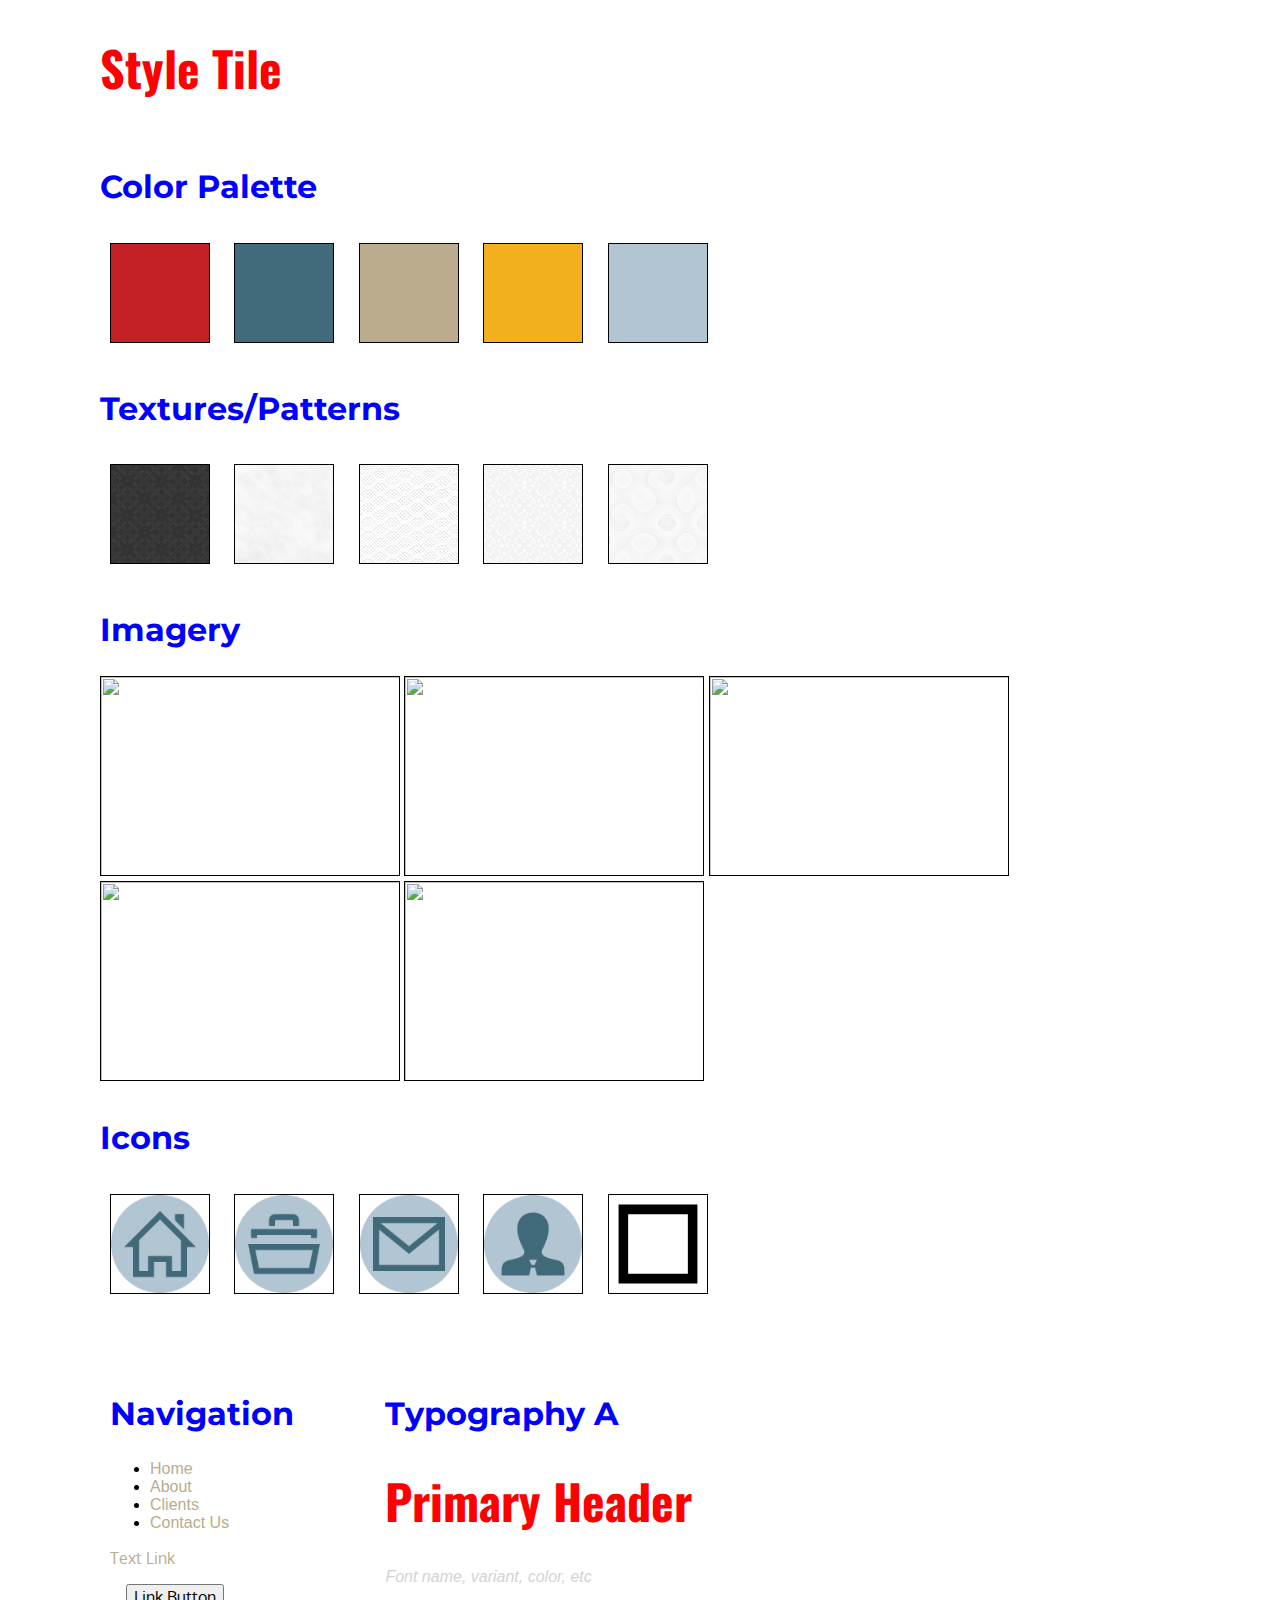
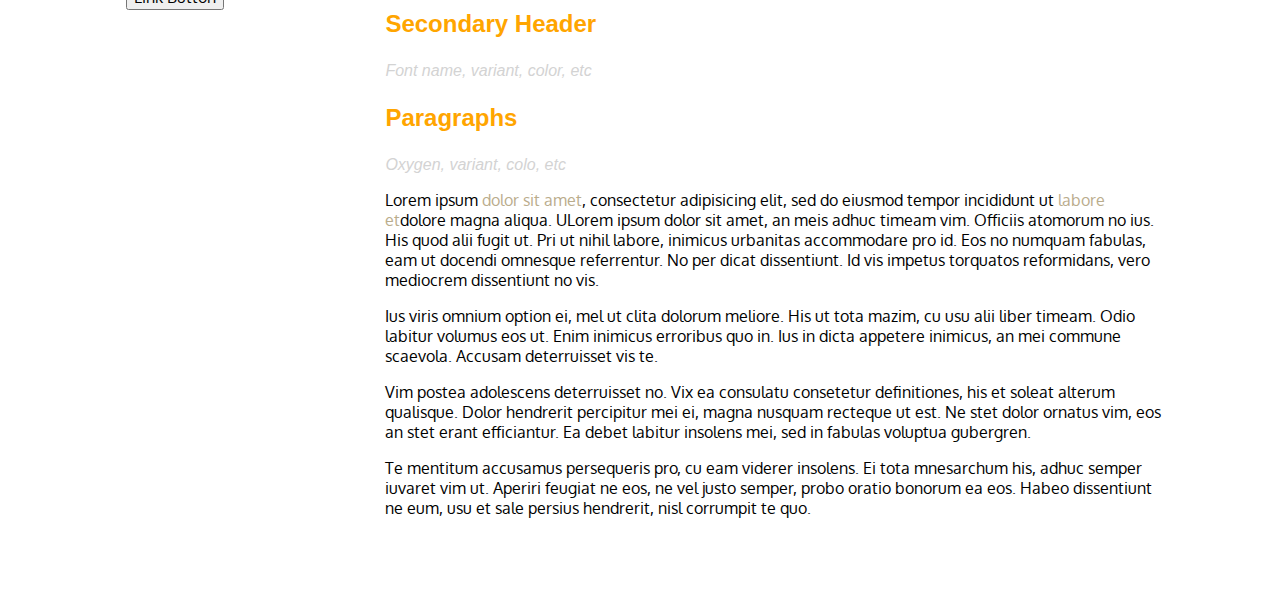
==== Style-Tile/index.html @ dc71d923 "Yeah!!! Style Tile goodness!" ====
<!doctype html>
<html lang="en">
<head>
  <meta charset="UTF-8" />
  <title>Style Tile</title>

 <link href='https://fonts.googleapis.com/css?family=Henny+Penny' rel='stylesheet' type='text/css'>    	
			
  <link rel="stylesheet" href="css/normalize.css">
  <link rel="stylesheet" href="css/grid.css">	
  <link rel="stylesheet" href="css/tile-template.css"> 	
  
  				
  <link rel="stylesheet" href="css/styles.css">	

  <link href="https://fonts.googleapis.com/css?family=Montserrat|Oswald|Oxygen" rel="stylesheet">
  
	
</head>
<body>
	

<!-- Project Info -->
	<section class="grid-container">
		<h1>Style Tile</h1>
	</section>

<!-- 
	Color Palette 
	* Add more colors to palette using: 
-->
	<section class="grid-container">
		<h2>Color Palette</h2>
		<div class="color-1"></div>
		<div class="color-2"></div>
		<div class="color-3"></div>
		<div class="color-4"></div>
		<div class="color-5"></div>		
	</section>

<!-- 
	Textues & Patterns 
	* Add more textures or patterns
-->
	<section class="grid-container">
		<h2>Textures/Patterns</h2>
		<div class="pattern-1"></div>
		<div class="pattern-2"></div>
		<div class="pattern-3"></div>
		<div class="pattern-4"></div>
		<div class="pattern-5"></div>
	</section>

<!-- 
	Imagery
-->
	<section class="grid-container">
		<h2>Imagery</h2>
		<div class="imagery-1">
			<img src="http://placehold.it/300x200">
		</div>
		<div class="imagery-2">
			<img src="http://placehold.it/300x200">
		</div>
		<div class="imagery-3">
			<img src="http://placehold.it/300x200">
		</div>
		<div class="imagery-4">
			<img src="http://placehold.it/300x200">
		</div>
		<div class="imagery-5">
			<img src="http://placehold.it/300x200">
		</div>
	</section>

<!-- 
	Icons
-->
	<section class="grid-container">
		<h2>Icons</h2>
		<div class="icon-1">
			<img src="img/icon1.png">
		</div>
		<div class="icon-2">
			<img src="img/icon2.png">
		</div>
		<div class="icon-3">
			<img src="img/icon3.png">
		</div>
		<div class="icon-4">
			<img src="img/icon4.png">
		</div>
		<div class="icon-5">
			<img src="img/icon-sample.svg">
		</div>
	</section>	

<!-- Navigation -->
<section class="grid-container">
	
<!-- Primary Navigation -->	
	<section class="grid-3">
		<h2>Navigation</h2>
		<nav role='navigation'>
		  <ul>
		    <li><a href="#">Home</a></li>
		    <li><a href="#">About</a></li>
		    <li><a href="#">Clients</a></li>
		    <li><a href="#">Contact Us</a></li>
		  </ul>
		</nav>
		
		<p><a href="#">Text Link</a></p>
		<p><button>Link Button</button></p>

	</section>
		
	<!--  Typography Option 1 -->
	<section class="grid-9">				

		<h2>Typography A</h2>

		<h1>Primary Header</h1>
		<p1>Font name, variant, color, etc</p1>
		
		<h3>Secondary Header</h3>
		<p1>Font name, variant, color, etc</p1>
		
		<h3>Paragraphs</h3>
		<p1>Oxygen, variant, colo, etc</p1>
			
		<p>Lorem ipsum <a href="#">dolor sit amet</a>, consectetur adipisicing elit, sed do eiusmod
		tempor incididunt ut <a href="#">labore et</a>dolore magna aliqua. ULorem ipsum dolor sit amet, an meis adhuc timeam vim. Officiis atomorum no ius. His quod alii fugit ut. Pri ut nihil labore, inimicus urbanitas accommodare pro id. Eos no numquam fabulas, eam ut docendi omnesque referrentur. No per dicat dissentiunt. Id vis impetus torquatos reformidans, vero mediocrem dissentiunt no vis.
			
		<p>Ius viris omnium option ei, mel ut clita dolorum meliore. His ut tota mazim, cu usu alii liber timeam. Odio labitur volumus eos ut. Enim inimicus erroribus quo in. Ius in dicta appetere inimicus, an mei commune scaevola. Accusam deterruisset vis te.</p>

		<p>Vim postea adolescens deterruisset no. Vix ea consulatu consetetur definitiones, his et soleat alterum qualisque. Dolor hendrerit percipitur mei ei, magna nusquam recteque ut est. Ne stet dolor ornatus vim, eos an stet erant efficiantur. Ea debet labitur insolens mei, sed in fabulas voluptua gubergren.</p>

		<p>Te mentitum accusamus persequeris pro, cu eam viderer insolens. Ei tota mnesarchum his, adhuc semper iuvaret vim ut. Aperiri feugiat ne eos, ne vel justo semper, probo oratio bonorum ea eos. Habeo dissentiunt ne eum, usu et sale persius hendrerit, nisl corrumpit te quo.
		</p>
	</section>



</section>

	
  
</body>
</html>
---- Style-Tile/css/grid.css ----
/* Global
================================ */

* {
	-webkit-box-sizing: border-box;
	-moz-box-sizing: border-box;
	box-sizing: border-box;
}


.grid-container {
	padding-left: 10px;
	padding-right: 10px;
	margin-left: auto;
	margin-right: auto;
}
img {
	width: 100%;
}

/* Media Queries
================================ */

@media (min-width: 1px) and (max-width: 767px)  {
	.grid-container > [class^="grid-"] {
		padding-top: 5px;
		padding-bottom: 5px;
	}
	.hide-mobile {
		display: none;
	}
}

@media (min-width: 768px) {

	/* Columns
	================================ */

	.grid-container > [class^="grid-"] {
		float: left;
		min-height: 1px;
		padding-left: 10px;
		padding-right: 10px;
		margin-left: 2%;
	}
	.grid-container > [class^="grid-"]:first-child {
		margin-left: 0;
	}
	.grid-container > [class^="grid-"]:last-child {
		float: right;
	}

	/* Columns are 65px wide, with 20px gutters
	=========================================== */

	.grid-1 {
		width: 6.5%;
	}
	.grid-2 {
		width: 15%;
	}
	.grid-3 {
		width: 23.5%;
	}
	.grid-4 {
		width: 32%;
	}
	.grid-5 {
		width: 40.5%;
	}
	.grid-6 {
		width: 49%;
	}
	.grid-7 {
		width: 57.5%;
	}
	.grid-8 {
		width: 66%;
	}
	.grid-9 {
		width: 74.5%;
	}
	.grid-10 {
		width: 83%;
	}
	.grid-11 {
		width: 91.5%;
	}
	.grid-12 {
		width: 100%;
	}

	/* Clearfix
	================================ */

	.grid-container:after,
	.group:after {
	  content: " ";
	  display: table;
	  clear: both;
	}
}
@media (min-width: 1200px) {
	.grid-container {
		max-width: 1100px;
	}
}
---- Style-Tile/css/tile-template.css ----
/* Boxes */
.color-1,
.color-2,
.color-3,
.color-4,
.color-5,
.pattern-1,
.pattern-2,
.pattern-3,
.pattern-4,
.pattern-5,
.icon-1,
.icon-2,
.icon-3,
.icon-4,
.icon-5 {
	border: 1px solid #000;
	display: inline-block;
	margin: 10px;
	height: 100px;
	width: 100px;
}

.imagery-1 img,
.imagery-2 img,
.imagery-3 img,
.imagery-4 img,
.imagery-5 img {
	border: 1px solid #000;
	height: 200px;
	width: 300px;
}

.imagery-1, 
.imagery-2, 
.imagery-3, 
.imagery-4, 
.imagery-5 {
	display: inline-block;
} 

section	{
	margin: 2em 0;
	position: relative;
}

.label {
	background: rgba(131,131,131,.5);
	color: #fff;
	padding: .5em;
	position: absolute;
	left: -60px;
	top: -30px;	
}

/* Forms & Tables */
td {
	border: 1px solid #000;
	padding: .5em;
}

label, input, button {
	display: block;
	margin: 1em;
}

/* Figure */
figure {
	border: 1px solid #000;
	padding: 1em;
}

/*******************************/
/* DO NOT EDIT BELOW THIS LINE */
/*******************************/
---- Style-Tile/css/styles.css ----
/***************/
/* YOUR STYLES */
/***************/

/* Color Palette */

.color-1 {
    background: #C42127;
}

.color-2{
    background: #416B7A;
}

.color-3{
    background: #BAAC8C;
}

.color-4{
    background: #F4AF1E;
}

.color-5{
    background: #B2C5D3;
}


/* Textures or Patterns*/

.pattern-1{
    background: url("../img/texture1.png");
}

.pattern-2{
    background: url("../img/texture2.png");
}

.pattern-3{
    background: url("../img/texture3.png");
}

.pattern-4{
    background: url("../img/texture4.png");
}

.pattern-5{
    background: url("../img/texture5.png");
}


/* Imagery */


/* Icons */
/* When downloading an icon from iconmonstr use PNG: 240px 32px 416B7A B2C5D3 circle */


/* Navigation */

a:link,
a:visited{
    color: #BAAC8C;
    text-decoration: none;
}

a:focus {
    background: #C42127;
}

a:hover {
    background: #C42127;
    margin-left: 8px;
}

a:active {
    background: #F4AF1E;
}

/* Typography */

h1 {
    font-family: 'Oswald', sans-serif;
    font-size: 3em;
    color: red;
}

h2 {
    font-family: 'Montserrat', sans-serif;
    font-size: 2em;
    color: blue;
}

h3 {
    font-family: ;
    font-size: 1.5em;
    color: orange;
}

p1 {
    font-family: sans-serif;
    font-style: italic;
    color: lightgray;
}

p {
    font-family: 'Oxygen', sans-serif;
    color: black;
}
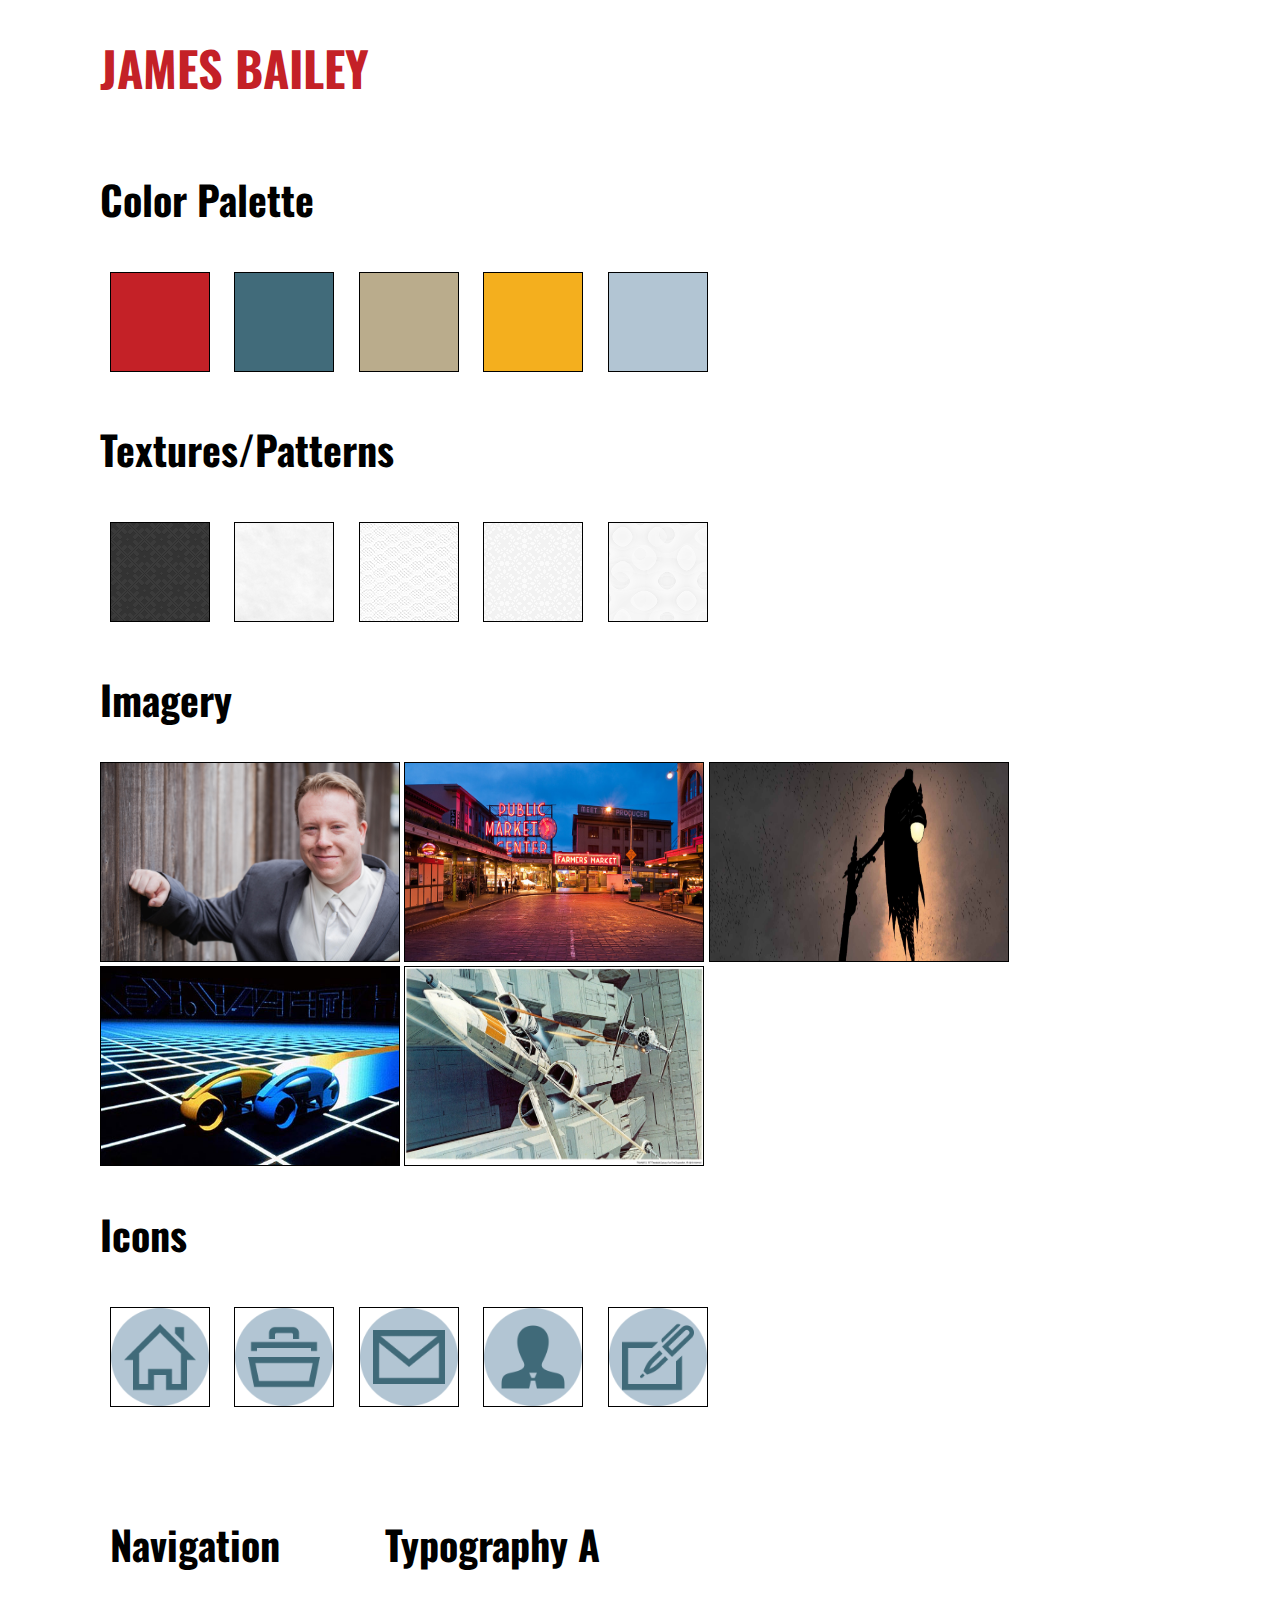
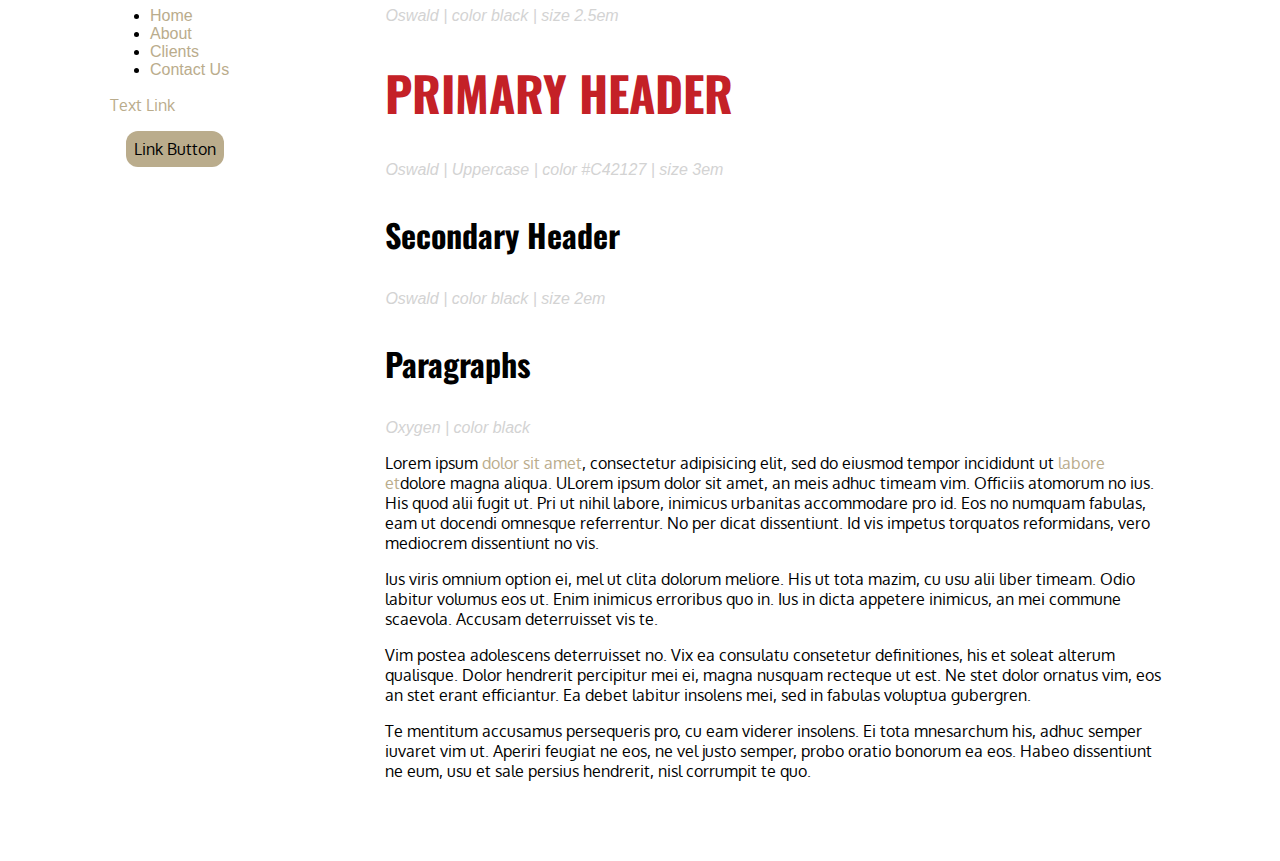
==== commit ca9ff310: "Updated Style Tile" ====
--- a/Style-Tile/index.html
+++ b/Style-Tile/index.html
@@ -22,7 +22,7 @@
 
 <!-- Project Info -->
 	<section class="grid-container">
-		<h1>Style Tile</h1>
+		<h1>James Bailey</h1>
 	</section>
 
 <!-- 
@@ -57,19 +57,19 @@
 	<section class="grid-container">
 		<h2>Imagery</h2>
 		<div class="imagery-1">
-			<img src="http://placehold.it/300x200">
+			<img src="img/image1.JPG">
 		</div>
 		<div class="imagery-2">
-			<img src="http://placehold.it/300x200">
+			<img src="img/image2.jpg">
 		</div>
 		<div class="imagery-3">
-			<img src="http://placehold.it/300x200">
+			<img src="img/image3.jpg">
 		</div>
 		<div class="imagery-4">
-			<img src="http://placehold.it/300x200">
+			<img src="img/image4.jpg">
 		</div>
 		<div class="imagery-5">
-			<img src="http://placehold.it/300x200">
+			<img src="img/image5.jpg">
 		</div>
 	</section>
 
@@ -91,7 +91,7 @@
 			<img src="img/icon4.png">
 		</div>
 		<div class="icon-5">
-			<img src="img/icon-sample.svg">
+			<img src="img/icon5.png">
 		</div>
 	</section>	
 
@@ -119,15 +119,16 @@
 	<section class="grid-9">				
 
 		<h2>Typography A</h2>
+		<p1>Oswald | color black | size 2.5em</p1>
 
 		<h1>Primary Header</h1>
-		<p1>Font name, variant, color, etc</p1>
+		<p1>Oswald | Uppercase | color #C42127 | size 3em</p1>
 		
 		<h3>Secondary Header</h3>
-		<p1>Font name, variant, color, etc</p1>
+		<p1>Oswald | color black | size 2em</p1>
 		
 		<h3>Paragraphs</h3>
-		<p1>Oxygen, variant, colo, etc</p1>
+		<p1>Oxygen | color black</p1>
 			
 		<p>Lorem ipsum <a href="#">dolor sit amet</a>, consectetur adipisicing elit, sed do eiusmod
 		tempor incididunt ut <a href="#">labore et</a>dolore magna aliqua. ULorem ipsum dolor sit amet, an meis adhuc timeam vim. Officiis atomorum no ius. His quod alii fugit ut. Pri ut nihil labore, inimicus urbanitas accommodare pro id. Eos no numquam fabulas, eam ut docendi omnesque referrentur. No per dicat dissentiunt. Id vis impetus torquatos reformidans, vero mediocrem dissentiunt no vis.
--- a/Style-Tile/css/styles.css
+++ b/Style-Tile/css/styles.css
@@ -81,19 +81,22 @@
 h1 {
     font-family: 'Oswald', sans-serif;
     font-size: 3em;
-    color: red;
+    text-transform: uppercase;
+    color: #C42127;
 }
 
 h2 {
-    font-family: 'Montserrat', sans-serif;
-    font-size: 2em;
-    color: blue;
+    font-family: 'Oswald', sans-serif;
+    text-transform: none;
+    font-size: 2.5em;
+    color: black;
 }
 
 h3 {
-    font-family: ;
-    font-size: 1.5em;
-    color: orange;
+    font-family: 'Oswald', sans-serif;
+    text-transform: none;
+    font-size: 2em;
+    color: black;
 }
 
 p1 {
@@ -104,5 +107,20 @@
 
 p {
     font-family: 'Oxygen', sans-serif;
+    text-transform: none;
     color: black;
 }
+
+button {
+    background: #BAAC8C;
+    border: none;
+    text-align: center;
+    text-decoration: none;
+    border-radius: 12px;
+    padding: 8px;
+}
+
+button:hover {
+    background: gray;
+   color: white;
+}
